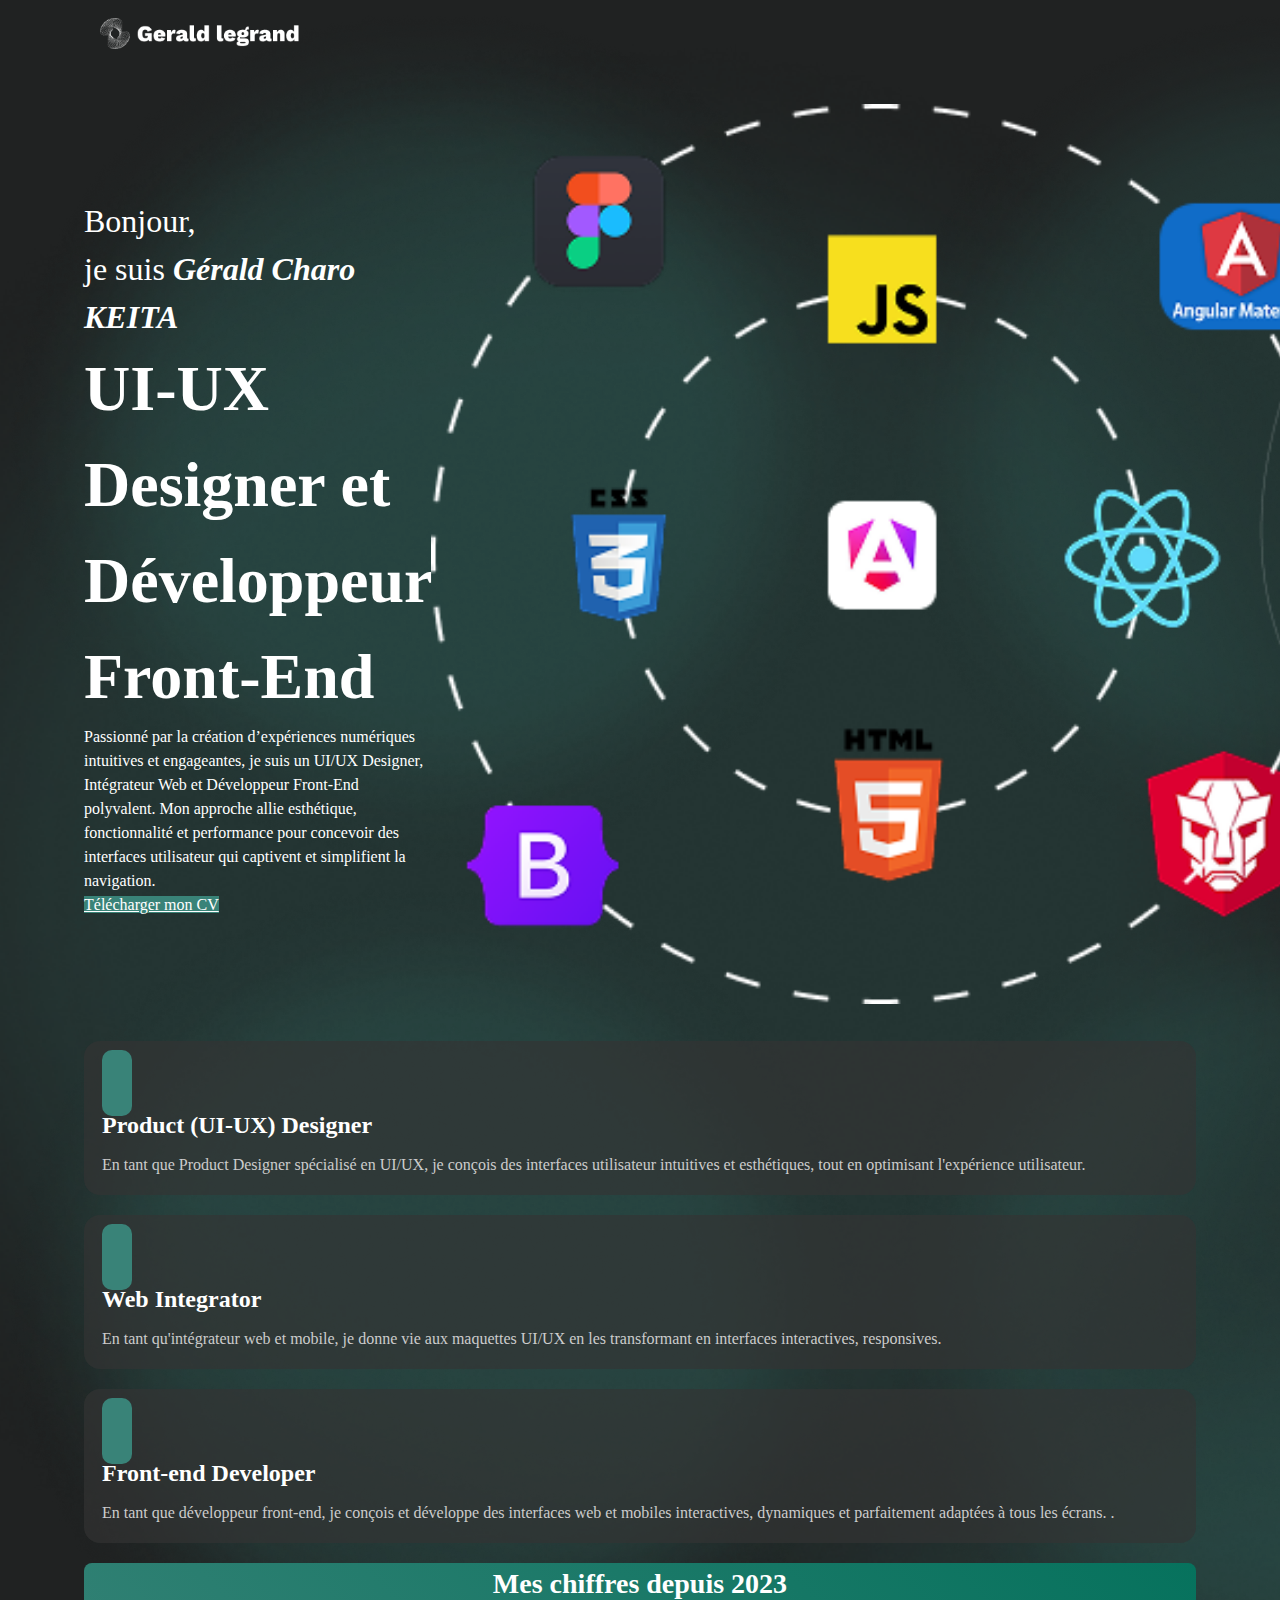
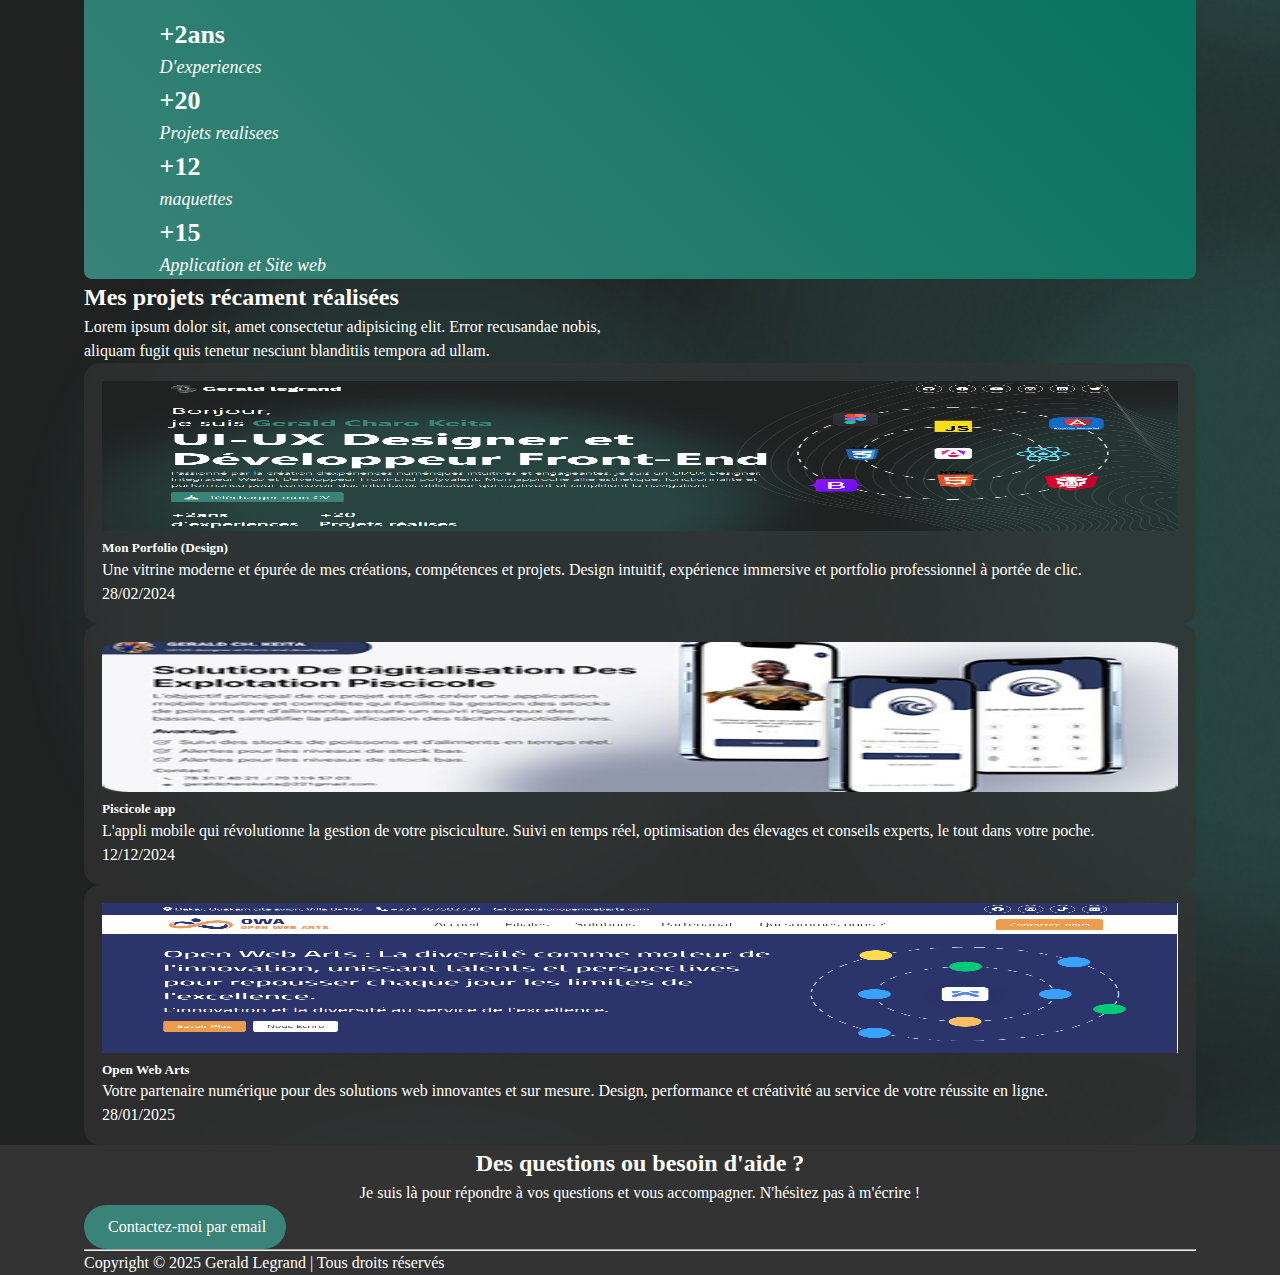
==== index.html @ 06317839 "add modif" ====
<!DOCTYPE html>
<html lang="en">
<head>
    <meta charset="UTF-8">
    <meta name="viewport" content="width=device-width, initial-scale=1.0">
    <title>GERALD LEGRAND : UI-UX Designer, Intégrateur web et Développeur front-end</title>
    <link href="https://cdn.jsdelivr.net/npm/bootstrap@5.0.2/dist/css/bootstrap.min.css" rel="stylesheet" integrity="sha384-EVSTQN3/azprG1Anm3QDgpJLIm9Nao0Yz1ztcQTwFspd3yD65VohhpuuCOmLASjC" crossorigin="anonymous">
    <!-- Ajoutez le lien CDN de Font Awesome -->
    <link
    href="https://fonts.googleapis.com/css2?family=Merriweather+Sans:ital,wght@0,300..800;1,300..800&family=Open+Sans:ital,wght@0,300..800;1,300..800&display=swap"
    rel="stylesheet"
  />
    <link rel="stylesheet" href="https://cdnjs.cloudflare.com/ajax/libs/font-awesome/6.0.0-beta3/css/all.min.css" integrity="sha512-Fo3rlrZj/k7ujTnHg4CGR2D7kSs0v4LLanw2qksYuRlEzO+tcaEPQogQ0KaoGN26/zrn20ImR1DfuLWnOo7aBA==" crossorigin="anonymous" referrerpolicy="no-referrer" />
    <link rel="shortcut icon" href="images/log.png" type="image/x-icon">
    <link rel="stylesheet" href="css/style.css">
</head>
<body>
    <main class="head-section">
        <header class="m-0 p-0">
            <div class="container">
                <div class="head py-3">
                    <div class="logo">
                        <img src="images/Logo.png" alt="Logo de Gerald Charo Keita" width="200">
                    </div>
                    <div class="media">
                        <div class="d-inline-flex align-items-center gap-2">
                            <a class="btn btn-sm btn-outline-light btn-sm-square rounded-circle" href="https://github.com/keita221" aria-label="GitHub">
                                <i class="fab fa-github"></i>
                            </a>
                            <a class="btn btn-sm btn-outline-light btn-sm-square rounded-circle" href="#" aria-label="Facebook">
                                <i class="fab fa-facebook"></i>
                            </a>
                            <a class="btn btn-sm btn-outline-light btn-sm-square rounded-circle" href="https://www.linkedin.com/in/g%C3%A9rald-charo-keita-8346702ab/" aria-label="LinkedIn">
                                <i class="fab fa-linkedin"></i>
                            </a>
                        </div>
                    </div>
                </div>
            </div>
        </header>

        <div class="hero">
            <div class="container">
                <div class="hero-section">
                    <div class="hero-text">
                        <span>Bonjour, <br> je suis <strong>Gérald Charo KEITA</strong></span>
                        <h2 class="h4">UI-UX Designer et Développeur Front-End</h2>
                        <p class="lead">
                            Passionné par la création d’expériences numériques intuitives et engageantes, 
                            je suis un UI/UX Designer, Intégrateur Web et Développeur Front-End polyvalent. 
                            Mon approche allie esthétique, fonctionnalité et performance pour concevoir des 
                            interfaces utilisateur qui captivent et simplifient la navigation.
                        </p>
                        <a href="Doc/CV de Gérald Legrand.pdf" download="Mon_CV.pdf" class="btn btn-primary btn-lg">
                            <i class="fas fa-download me-2"></i> Télécharger mon CV
                        </a>
                    </div>
                    <div class="hero-image">
                        <img src="images/pro.png" alt="Photo de Gerald Charo Keita" width="900" class="img-fluid">
                    </div>
                </div>
            </div>
        </div>

        <!-- <div class="container">
            <div class="chiffres d-flex align-items-center gap-4">
                <div>
                    +2ans <br> d'experiences
                </div>
                <div>
                    +20 <br> Projets réalises
                </div>
            </div>
        </div> -->
        <div class="container">
            <div class="pt-4">
                <div class="row g-4">
                    <!-- Carte 1 : Product (UI-UX) Designer -->
                    <div class="col-lg-4 col-md-6 col-sm-12">
                        <div class="card">
                            <div class="d-flex justify-content-left align-items-center pb-1 gap-3">
                                <div>
                                  <i class="fa fa-pencil" aria-hidden="true"></i>
                                </div>
                                <div>
                                  <h2 class="card-title">Product (UI-UX) Designer</h2>
                                </div>
                              </div>
                              <p class="card-text">
                                En tant que Product Designer spécialisé en UI/UX, je conçois des interfaces utilisateur intuitives et esthétiques, tout en optimisant l'expérience utilisateur.
                              </p>
                        </div>
                    </div>
                    <!-- Carte 2 : Web and Mobile Integrator -->
                    <div class="col-lg-4 col-md-6 col-sm-12">
                      <div class="card">
                        <div class="d-flex justify-content-left align-items-center pb-1 gap-3">
                            <div>
                              <i class="fa fa-code" aria-hidden="true"></i>
                            </div>
                            <div>
                              <h2 class="card-title">Web Integrator</h2>
                            </div>
                          </div>
                          <p class="card-text">
                            En tant qu'intégrateur web et mobile, je donne vie aux maquettes UI/UX en les transformant en interfaces interactives, responsives.
                          </p>
                      </div>
                    </div>
                    <!-- Carte 3 : Front-end Developer -->
                    <div class="col-lg-4 col-md-6 col-sm-12 ">
                        <div class="card">
                            <div class="d-flex justify-content-left align-items-center pb-1 gap-3">
                                <div>
                                  <i class="fa fa-code" aria-hidden="true"></i>
                                </div>
                                <div>
                                  <h2 class="card-title">Front-end Developer</h2>
                                </div>
                              </div>
                              <p class="card-text">
                                En tant que développeur front-end, je conçois et développe des interfaces web et mobiles interactives, dynamiques et parfaitement adaptées à tous les écrans.                                .
                              </p>
                        </div>
                    </div>
                </div>
            </div>
        </div>

        <div class="container">
            <div class="green p-4">
                <div class="container">
                    <h2>Mes chiffres depuis 2023</h2>
                    <div class="row">
                        <div class="col-lg-3 col-md-6 col-sm-12">
                            <span>+2ans</span>
                            <p>D'experiences</p>
                        </div>
                        <div class="col-lg-3 col-md-6 col-sm-12">
                            <span>+20</span>
                            <p>Projets realisees</p>
                        </div>
                        <div class="col-lg-3 col-md-6 col-sm-12">
                            <span>+12</span>
                            <p>maquettes</p>
                        </div>
                        <div class="col-lg-3 col-md-6 col-sm-12">
                            <span>+15</span>
                            <p>Application et Site web</p>
                        </div>
                    </div>
                </div>
            </div>
        </div>

        <div class="pt-4 pb-5">
            <div class="container">
                <div class="p-title">
                    <h2>Mes projets récament réalisées</h2>
                    <p>Lorem ipsum dolor sit, amet consectetur adipisicing elit. Error recusandae nobis, aliquam fugit quis tenetur nesciunt blanditiis tempora ad ullam.</p>
                </div>

                <div class="row g-4 pt-3">
                    <div class="col-lg-4 col-md-6 col-sm-12 ">
                        <div  class="cards">
                            <a href="https://www.figma.com/proto/hzzDB8s4xj8bMcZFWRaM1m/Gerald-LEGRAND?node-id=0-1&t=LlG6Ya8oSlMXhHJY-1">
                                <img src="images/proo.png" width="100%" height="150">    
                                <div class="items">
                                    <div>
                                        <h5 class="pt-2 m-0">Mon Porfolio (Design)</h5>
                                    </div>
                                    <div>
                                        <i class="fab fa-figma"></i>
                                    </div>
                                </div>
                                <p>Une vitrine moderne et épurée de mes créations, compétences et projets. Design intuitif, expérience immersive et portfolio professionnel à portée de clic.</p>
                                <span>28/02/2024</span>
                            </a>
                        </div>
                    </div>
                    <div class="col-lg-4 col-md-6 col-sm-12 ">
                        <div class="cards">
                            <a href="#">
                                <img src="images/app.png" width="100%" height="150">   
                                <div class="items">
                                    <div>
                                        <h5 class="pt-2 m-0">Piscicole app</h5>
                                    </div>
                                    <div>
                                        <i class="fab fa-figma"></i>
                                    </div>
                                </div>
                                <p>L'appli mobile qui révolutionne la gestion de votre pisciculture. Suivi en temps réel, optimisation des élevages et conseils experts, le tout dans votre poche.</p>
                                <span>12/12/2024</span>
                            </a>
                        </div>
                    </div>
                    <div class="col-lg-4 col-md-6 col-sm-12">
                        <div class="cards">
                            <a href="#">
                                <img src="images/owa.png" width="100%" height="150">    
                                <div class="items">
                                    <div>
                                        <h5 class="pt-2 m-0">Open Web Arts</h5>
                                    </div>
                                    <div>
                                        <i class="fa fa-code"></i>
                                    </div>
                                </div>
                                <p>Votre partenaire numérique pour des solutions web innovantes et sur mesure. Design, performance et créativité au service de votre réussite en ligne.</p>
                                <span>28/01/2025</span>
                            </a>
                        </div>
                    </div>
                </div>
            </div>
        </div>

        <footer class="p-5">
            <div class="container">
                <h2 class="h2 p-1">Des questions ou besoin d'aide ?</h2>
                <p class="p p-1">Je suis là pour répondre à vos questions et vous accompagner. N'hésitez pas à m'écrire !</p>
                <div class="d-flex justify-content-center align-items-center">
                    <a href="mailto:geraldcharokeita221@gmail.com" class="button button-secondary">
                        <i class="fa fa-envelope">&nbsp; </i> Contactez-moi par email
                    </a>
                </div>
                <hr/>
                <div>
                <div class="pied d-flex justify-content-between align-items-center">
                    <div>
                        <span>Copyright © 2025 Gerald Legrand | Tous droits réservés </span>
                    </div>
                    <div class="d-inline-flex align-items-center gap-2">
                        <a class="btn btn-sm btn-outline-light btn-sm-square rounded-circle" href="#" aria-label="GitHub">
                            <i class="fab fa-github"></i>
                        </a>
                        <a class="btn btn-sm btn-outline-light btn-sm-square rounded-circle" href="#" aria-label="Facebook">
                            <i class="fab fa-facebook"></i>
                        </a>
                        <a class="btn btn-sm btn-outline-light btn-sm-square rounded-circle" href="#" aria-label="LinkedIn">
                            <i class="fab fa-linkedin"></i>
                        </a>
                    </div>
                </div>
                </div>
            </div>  
        </footer>
    </main>
</body>
</html>
---- css/style.css ----
* {
  margin: 0;
  padding: 0;
  box-sizing: border-box; /* Inclut le padding et la bordure dans la largeur/hauteur des éléments */
  font-family: inherit; /* Hérite de la police du parent */
  line-height: inherit; /* Hérite de la hauteur de ligne du parent */
  color: inherit; /* Hérite de la couleur du texte du parent */
}

body {
  font-size: 16px; /* Taille de police de base */
  line-height: 1.5; /* Hauteur de ligne pour une meilleure lisibilité */
  background-image: url('../images/cercle.png');
  color: #333; /* Couleur de texte par défaut */
  background-color: #202222; /* Couleur de fond du body */
  /* background-image: url('../images/body.png'); */
  color: white;
  margin: 0;
  padding: 0;
  min-height: 100vh; /* Assure que le body prend au moins toute la hauteur de la fenêtre */
  display: flex;
  flex-direction: column; /* Utile pour les layouts en colonne (header, main, footer) */
}

.container {
  width: 100%; /* Prend toute la largeur disponible par défaut */
  max-width: 90%; /* Limite la largeur à 80% de la largeur de la fenêtre */
  margin: 0 auto; /* Centre le conteneur horizontalement */
  padding: 0 20px; /* Ajoute un peu d'espace à gauche et à droite (optionnel) */
}

/* code css de header */
header {
  padding: 18px;
}
.head {
  display: flex;
  justify-content: space-between;
  align-items: center;
}

.head-section {
  background-image: url('../images/body.png');
  background-size: cover;
}

.hero {
  padding: 30px 0;
}
.hero .btn {
  background-color: #398378;
  border: none;
}
.hero a {
  font-size: 16px;
}
.hero span {
  font-size: 32px;
}
.hero h2 {
  font-size: 64px;
  font-weight: 700;
  animation: color-change 5s infinite alternate;
}
.p-title p {
  width: 50%;
}
/* @keyframes color-change {
  from {
    color: #398378;
  }
  to {
    color: white;
  }
} */
 .green {
  background: linear-gradient(45deg, #398378, #06725d);
  border-radius: 8px;
 }
 .green h2 {
  text-align: center;
  font-size: 28px;
  font-weight: 700;
  padding-bottom: 10px;
 }
 .green span {
  font-size: 26px;
  font-weight: 700;
  text-align: center;
 }
 .green p {
  font-size: 18px;
  font-weight: 500;
  font-style: italic;
 }
.hero-section {
  display: flex;
  justify-content: space-between;
  align-items: center;
}
.hero-section strong {
  color: white;
  font-style: italic;
}
.hero-section p {
  font-size: 16px;
}
.chiffres {
  font-size: 24px;
  font-weight: 500;
}

.services-section {
  padding: 20px 0;
}
.card {
  background-color: #333333a8;
  padding: 18px;
  color: white;
  border: none;
  border-radius: 16px;
  margin-bottom: 20px; /* Espace entre les cartes */
  transition: transform 0.8s ease, box-shadow 0.3s ease;
}
.card:hover {
  background-color: #398378;
  color: white;
  transform: translateY(-15px); /* Légère élévation au survol */
  box-shadow: 0 12px 16px rgba(0, 0, 0, 0.2); 
}
.cards:hover {
  background-color: #398378;
  color: white;
  transform: translateY(-15px); /* Légère élévation au survol */
  box-shadow: 0 12px 16px rgba(0, 0, 0, 0.2);
}
.card:hover i{
  background-color: #333333a8;
}

.card-title {
  font-size: 24px;
  font-weight: 700;
  margin-bottom: 10px; /* Espace sous le titre */
}

.card-text {
  font-size: 16px;
  color: #ccc; /* Couleur de texte secondaire */
}

.fa-pencil, .fa-code {
  font-size: 32px;
  color: white; /* Couleur des icônes */
}
.cards {
  background-color: #333333a8;
  padding: 18px;
  border: none; border-radius: 16px;
  transition: 0.8s;
  transition: transform 0.8s ease, box-shadow 0.3s ease;
}
.cards a {
  text-decoration: none;
  color: white;
}
.card i {
  background-color: #398378;
  padding: 15px;
  border-radius: 10px;
  font-size: 32px;
}
.card h2 {
  font-size: 24px;
}
.cardflex {
  display: grid; grid-template-columns: 1fr, 1fr, 1fr;
}
.items {
  display: flex;
  justify-content: space-between;
  align-items: center;
}

footer {
  background-color: #333333;
}
.button {
  display: inline-flex;
  align-items: center;
  padding: 10px 20px;
  font-size: 16px;
  text-decoration: none;
  color: white;
  border-radius: 100px;
  border: none;
  cursor: pointer;
}
.button:hover{
  color: white;
}
.h2 {
  text-align: center;
  color: white;
}
.p {
  text-align: center;
  color: white;
}
hr {
  color: white;
}
span {
  color: white;
}
.button-secondary {
  background-color: #398378;
}
.button-secondary:hover {
  color: none;
}


@media (max-width: 490px) {
  .head {
    justify-content: center; 
    flex-direction: column; 
    text-align: center;
    gap: 20px;
  }
  .hero-section {
    justify-content: center; 
    flex-direction: column; 
    text-align: center;
    gap: 20px;
  }
  .hero-section h2{
    font-size: 40px;
  }
  .hero-section span {
    font-size: 28px;
  }
  .img-fluid {
    width: 400px;
  }
  .p-title {
    text-align: center;
  }
  .pied {
    justify-content: center; 
    flex-direction: column; 
    text-align: center;
    gap: 20px;
  }
}

@media (max-width: 1024px) {
  .hero-section {
    justify-content: center; 
    flex-direction: column; 
    text-align: center;
    gap: 36px;
  }
  .hero-section h2{
    font-size: 50px;
  }
  .hero-section span {
    font-size: 36px;
  }
  .img-fluid {
    width: 500px;
  }
  .pied {
    justify-content: center; 
    flex-direction: column; 
    text-align: center;
    gap: 20px;
  }
}
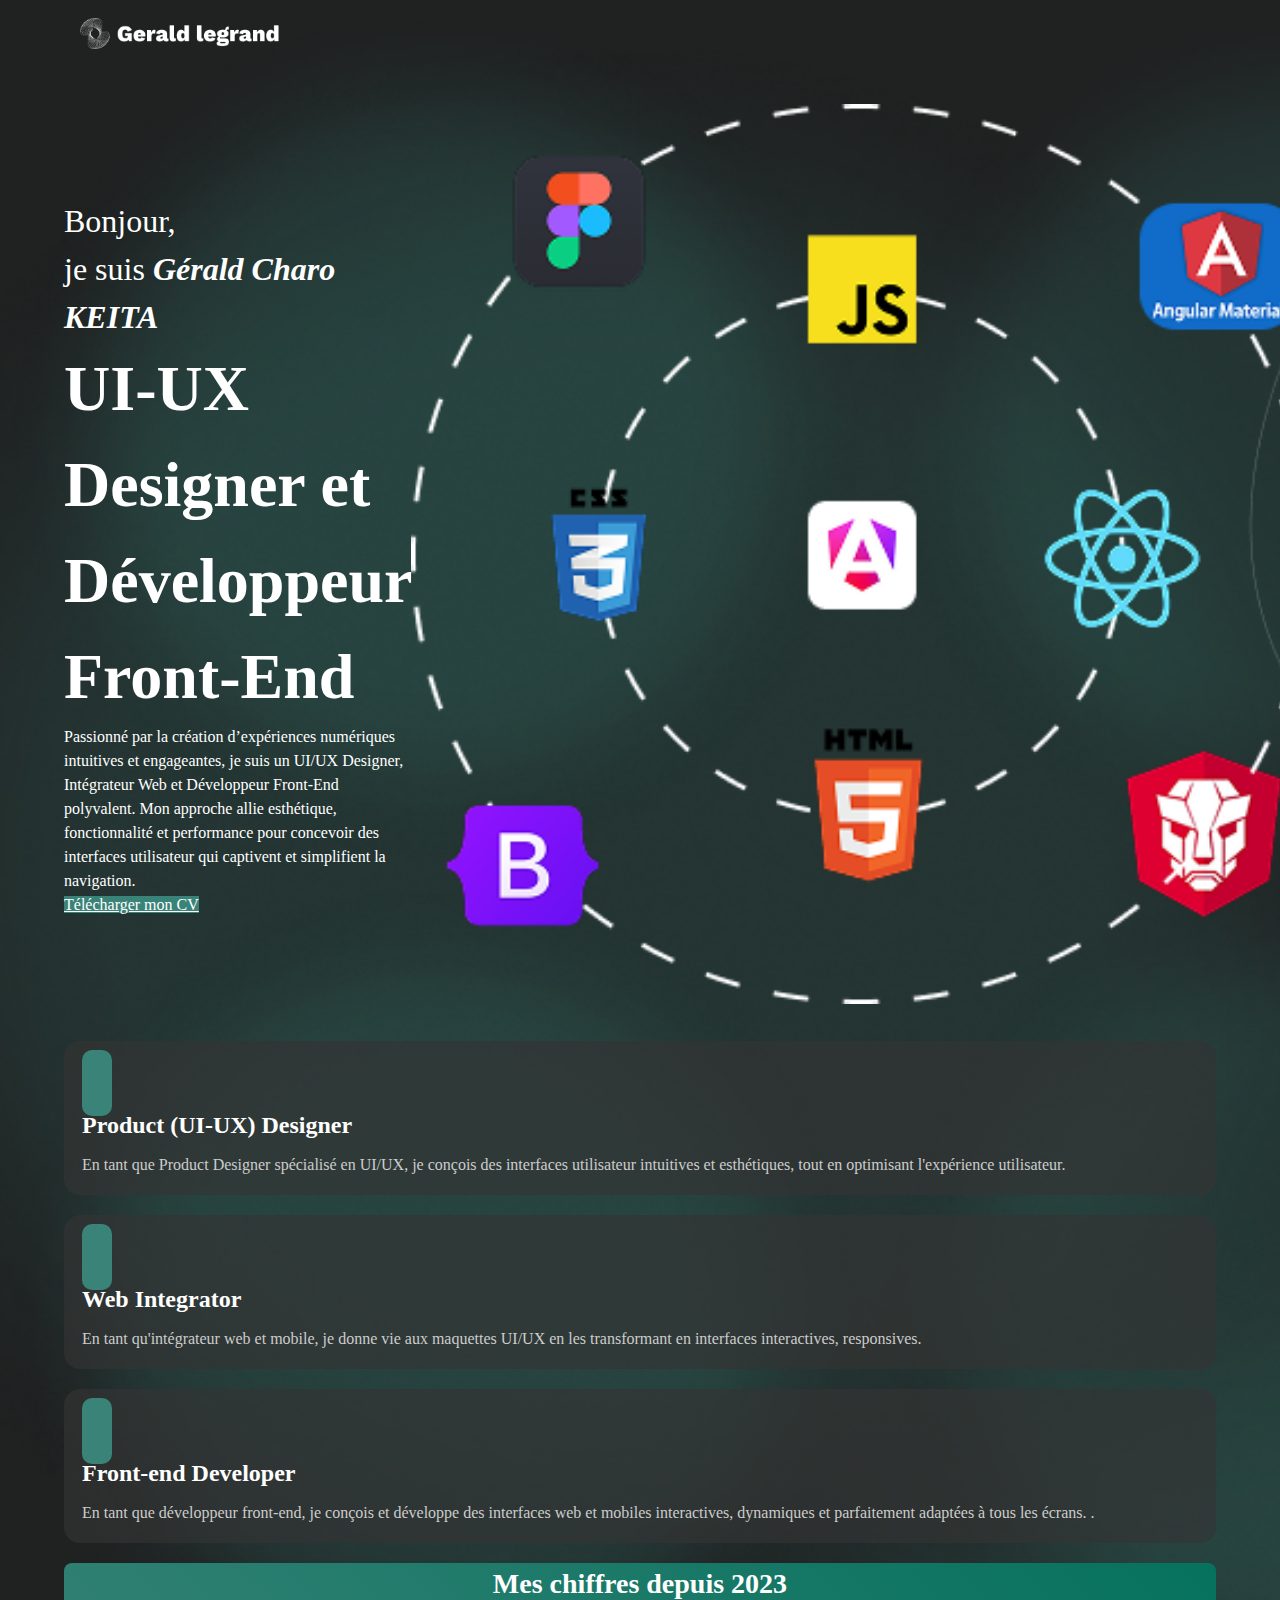
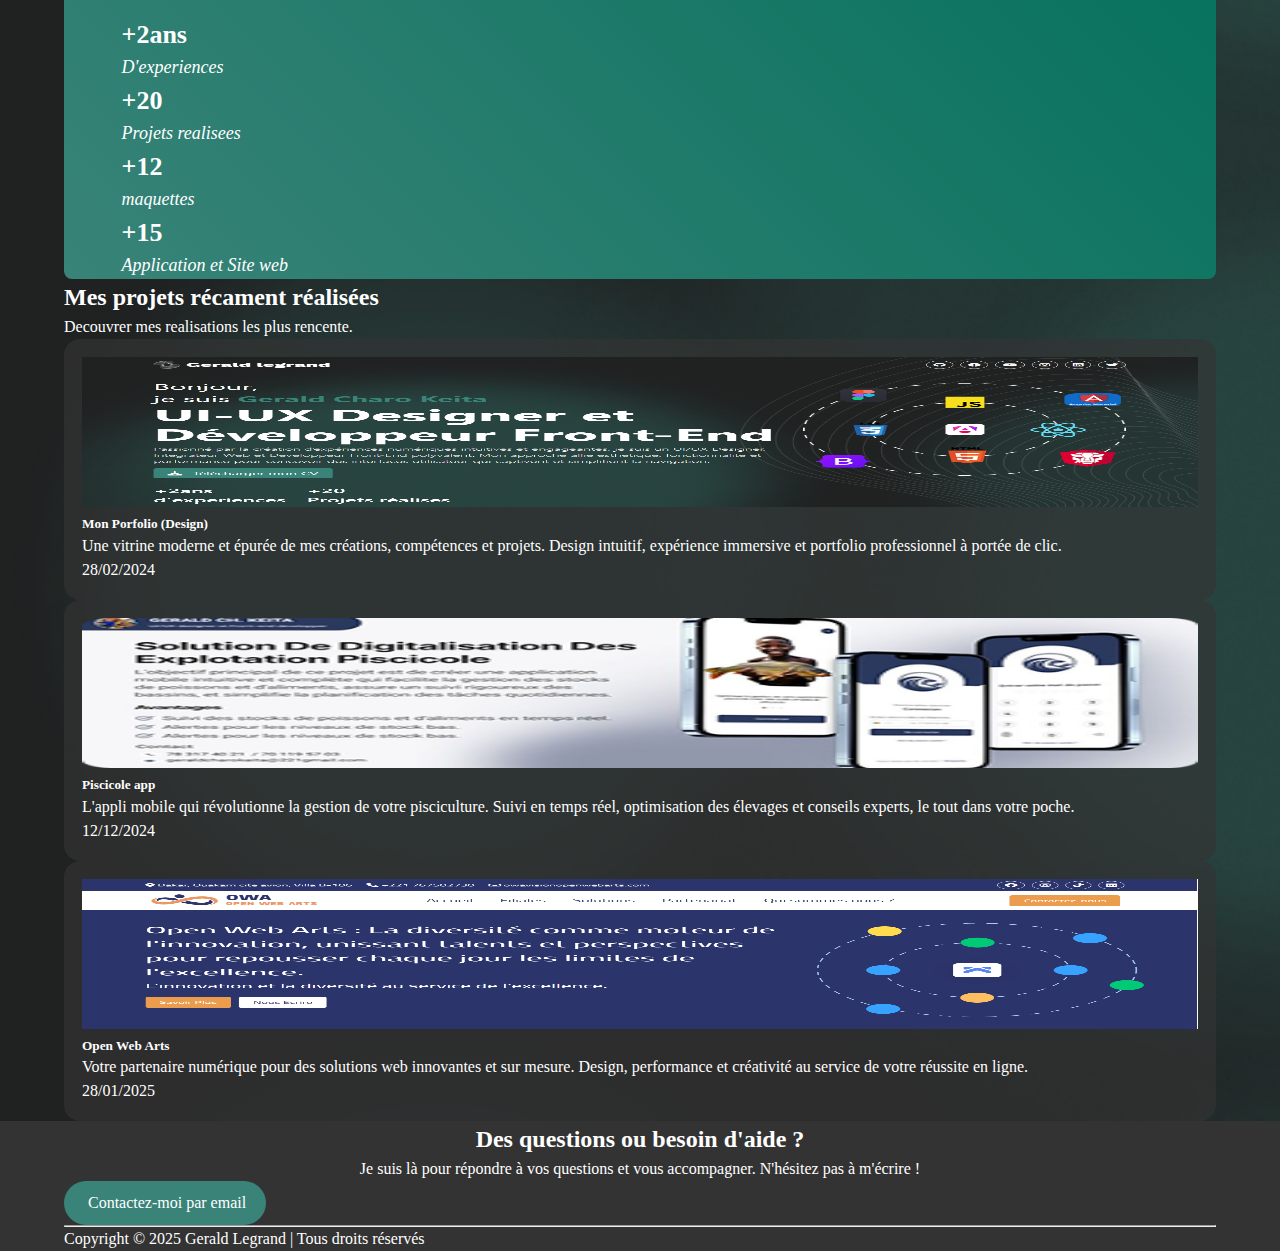
==== commit e68c94ad: "css update" ====
--- a/index.html
+++ b/index.html
@@ -157,7 +157,7 @@
             <div class="container">
                 <div class="p-title">
                     <h2>Mes projets récament réalisées</h2>
-                    <p>Lorem ipsum dolor sit, amet consectetur adipisicing elit. Error recusandae nobis, aliquam fugit quis tenetur nesciunt blanditiis tempora ad ullam.</p>
+                    <p class="w-100">Decouvrer mes realisations les plus rencente.</p>
                 </div>
 
                 <div class="row g-4 pt-3">
--- a/css/style.css
+++ b/css/style.css
@@ -26,7 +26,6 @@
   width: 100%; /* Prend toute la largeur disponible par défaut */
   max-width: 90%; /* Limite la largeur à 80% de la largeur de la fenêtre */
   margin: 0 auto; /* Centre le conteneur horizontalement */
-  padding: 0 20px; /* Ajoute un peu d'espace à gauche et à droite (optionnel) */
 }
 
 /* code css de header */
@@ -222,6 +221,11 @@
 
 
 @media (max-width: 490px) {
+  .container {
+    width: 100%; /* Prend toute la largeur disponible par défaut */
+    max-width: 97%; /* Limite la largeur à 80% de la largeur de la fenêtre */
+    margin: 0 auto; /* Centre le conteneur horizontalement */
+  }
   .head {
     justify-content: center; 
     flex-direction: column; 
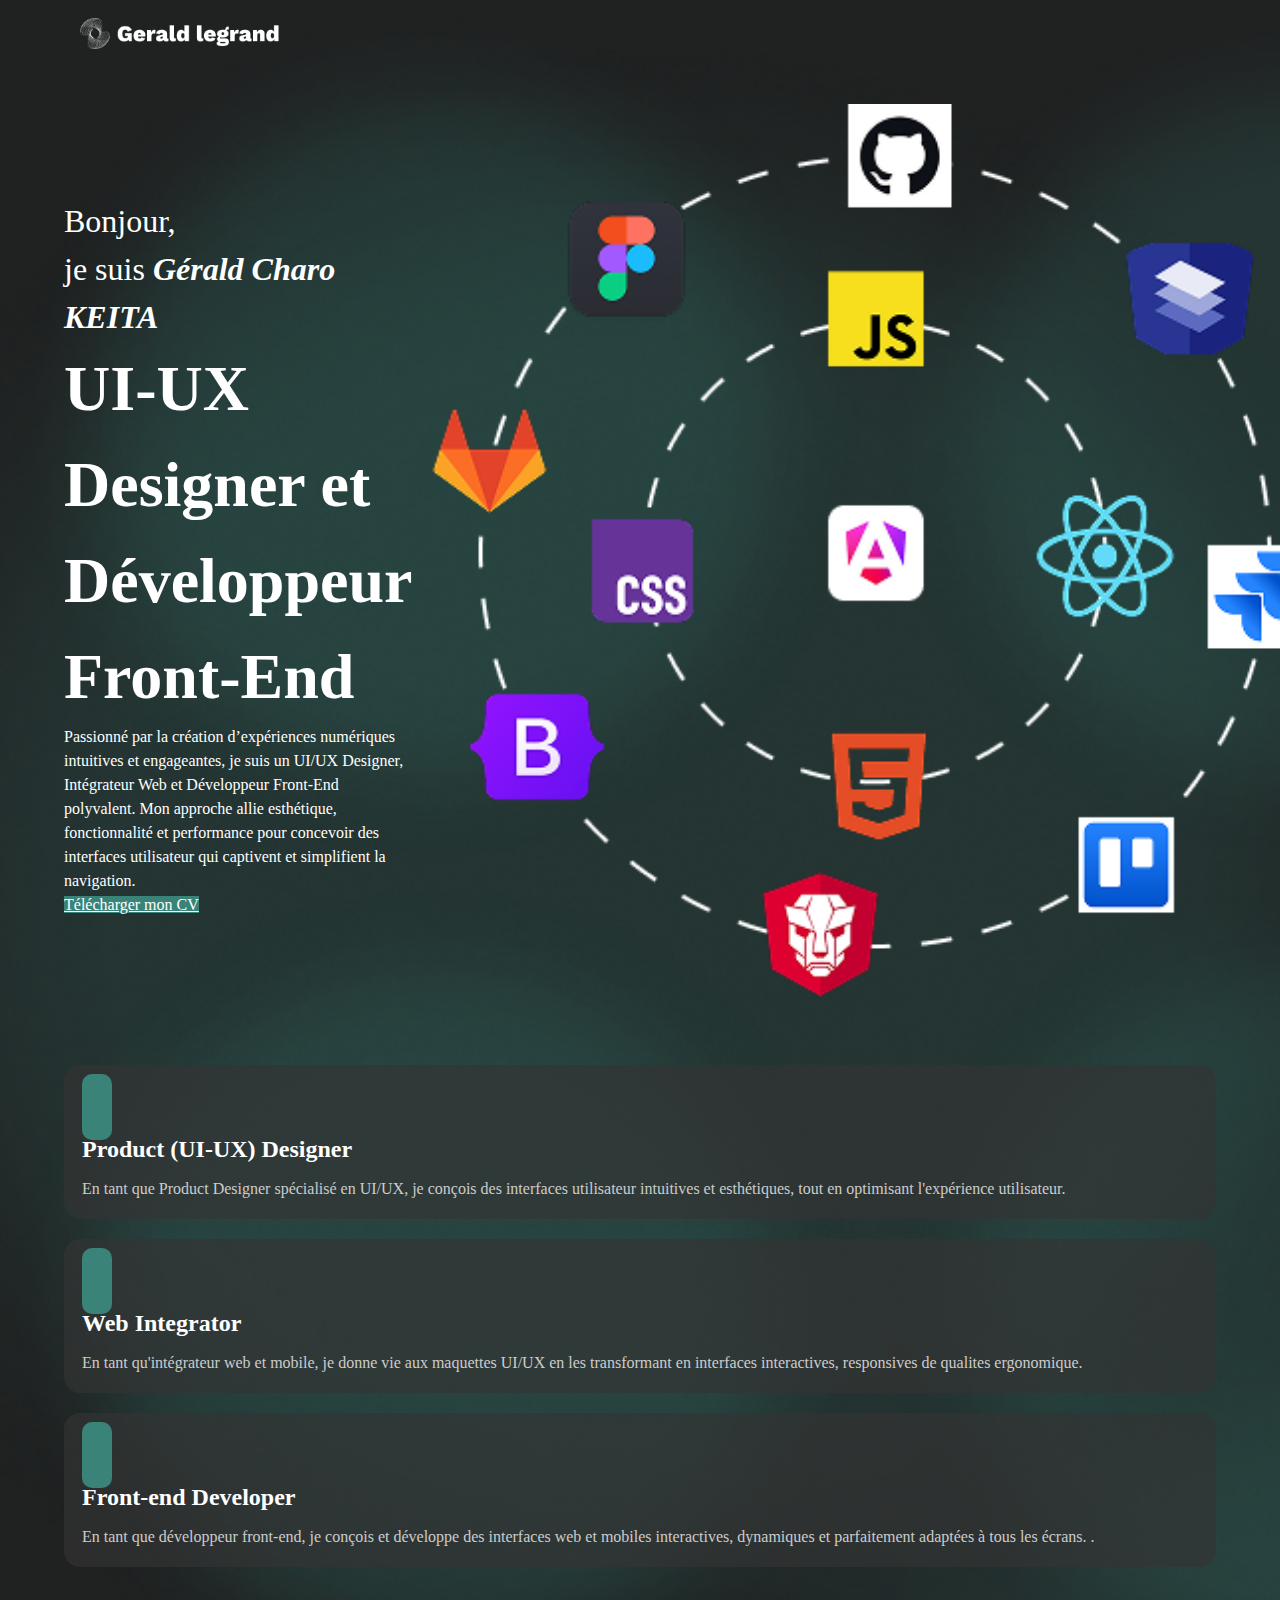
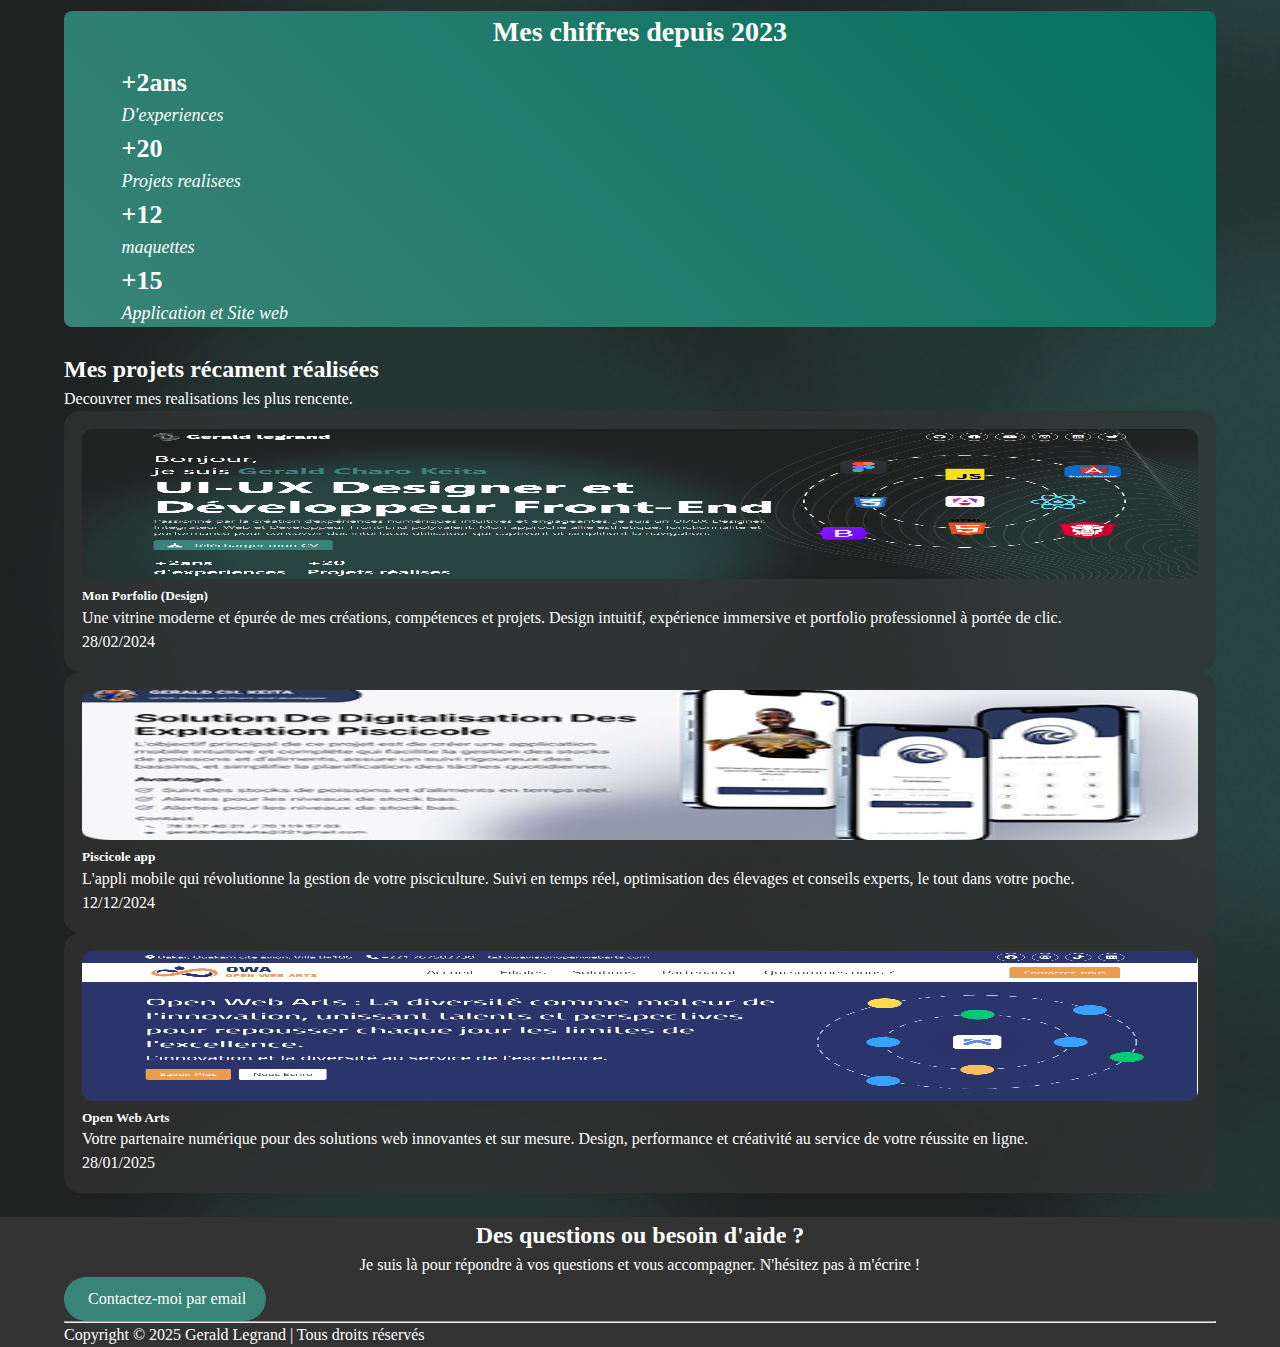
==== commit c1802ca3: "global css" ====
--- a/index.html
+++ b/index.html
@@ -62,23 +62,13 @@
             </div>
         </div>
 
-        <!-- <div class="container">
-            <div class="chiffres d-flex align-items-center gap-4">
-                <div>
-                    +2ans <br> d'experiences
-                </div>
-                <div>
-                    +20 <br> Projets réalises
-                </div>
-            </div>
-        </div> -->
         <div class="container">
-            <div class="pt-4">
+            <div class="espace">
                 <div class="row g-4">
                     <!-- Carte 1 : Product (UI-UX) Designer -->
                     <div class="col-lg-4 col-md-6 col-sm-12">
                         <div class="card">
-                            <div class="d-flex justify-content-left align-items-center pb-1 gap-3">
+                            <div class="d-flex justify-content-left align-items-center gap-3">
                                 <div>
                                   <i class="fa fa-pencil" aria-hidden="true"></i>
                                 </div>
@@ -94,7 +84,7 @@
                     <!-- Carte 2 : Web and Mobile Integrator -->
                     <div class="col-lg-4 col-md-6 col-sm-12">
                       <div class="card">
-                        <div class="d-flex justify-content-left align-items-center pb-1 gap-3">
+                        <div class="d-flex justify-content-left align-items-center gap-3">
                             <div>
                               <i class="fa fa-code" aria-hidden="true"></i>
                             </div>
@@ -103,14 +93,14 @@
                             </div>
                           </div>
                           <p class="card-text">
-                            En tant qu'intégrateur web et mobile, je donne vie aux maquettes UI/UX en les transformant en interfaces interactives, responsives.
+                            En tant qu'intégrateur web et mobile, je donne vie aux maquettes UI/UX en les transformant en interfaces interactives, responsives de qualites ergonomique.
                           </p>
                       </div>
                     </div>
                     <!-- Carte 3 : Front-end Developer -->
                     <div class="col-lg-4 col-md-6 col-sm-12 ">
                         <div class="card">
-                            <div class="d-flex justify-content-left align-items-center pb-1 gap-3">
+                            <div class="d-flex justify-content-left align-items-center gap-3">
                                 <div>
                                   <i class="fa fa-code" aria-hidden="true"></i>
                                 </div>
@@ -127,40 +117,42 @@
             </div>
         </div>
 
-        <div class="container">
-            <div class="green p-4">
-                <div class="container">
-                    <h2>Mes chiffres depuis 2023</h2>
-                    <div class="row">
-                        <div class="col-lg-3 col-md-6 col-sm-12">
-                            <span>+2ans</span>
-                            <p>D'experiences</p>
-                        </div>
-                        <div class="col-lg-3 col-md-6 col-sm-12">
-                            <span>+20</span>
-                            <p>Projets realisees</p>
-                        </div>
-                        <div class="col-lg-3 col-md-6 col-sm-12">
-                            <span>+12</span>
-                            <p>maquettes</p>
-                        </div>
-                        <div class="col-lg-3 col-md-6 col-sm-12">
-                            <span>+15</span>
-                            <p>Application et Site web</p>
-                        </div>
-                    </div>
-                </div>
-            </div>
-        </div>
-
-        <div class="pt-4 pb-5">
-            <div class="container">
-                <div class="p-title">
+        <div class="pb-3">
+            <div class="container">
+                <div class="green p-4">
+                    <div class="container">
+                        <h2>Mes chiffres depuis 2023</h2>
+                        <div class="row">
+                            <div class="col-lg-3 col-md-6 col-sm-12">
+                                <span>+2ans</span>
+                                <p>D'experiences</p>
+                            </div>
+                            <div class="col-lg-3 col-md-6 col-sm-12">
+                                <span>+20</span>
+                                <p>Projets realisees</p>
+                            </div>
+                            <div class="col-lg-3 col-md-6 col-sm-12">
+                                <span>+12</span>
+                                <p>maquettes</p>
+                            </div>
+                            <div class="col-lg-3 col-md-6 col-sm-12">
+                                <span>+15</span>
+                                <p>Application et Site web</p>
+                            </div>
+                        </div>
+                    </div>
+                </div>
+            </div>
+        </div>
+
+        <div class="espace">
+            <div class="container">
+                <div class="p-title pb-3">
                     <h2>Mes projets récament réalisées</h2>
                     <p class="w-100">Decouvrer mes realisations les plus rencente.</p>
                 </div>
 
-                <div class="row g-4 pt-3">
+                <div class="row g-4 pb-4">
                     <div class="col-lg-4 col-md-6 col-sm-12 ">
                         <div  class="cards">
                             <a href="https://www.figma.com/proto/hzzDB8s4xj8bMcZFWRaM1m/Gerald-LEGRAND?node-id=0-1&t=LlG6Ya8oSlMXhHJY-1">
@@ -186,7 +178,7 @@
                                     <div>
                                         <h5 class="pt-2 m-0">Piscicole app</h5>
                                     </div>
-                                    <div>
+                                    <div  class="pt-1">
                                         <i class="fab fa-figma"></i>
                                     </div>
                                 </div>
@@ -203,8 +195,8 @@
                                     <div>
                                         <h5 class="pt-2 m-0">Open Web Arts</h5>
                                     </div>
-                                    <div>
-                                        <i class="fa fa-code"></i>
+                                    <div  class="cod pt-1">
+                                        <i class="fa fa-globe"></i>
                                     </div>
                                 </div>
                                 <p>Votre partenaire numérique pour des solutions web innovantes et sur mesure. Design, performance et créativité au service de votre réussite en ligne.</p>
@@ -216,36 +208,36 @@
             </div>
         </div>
 
-        <footer class="p-5">
-            <div class="container">
-                <h2 class="h2 p-1">Des questions ou besoin d'aide ?</h2>
-                <p class="p p-1">Je suis là pour répondre à vos questions et vous accompagner. N'hésitez pas à m'écrire !</p>
-                <div class="d-flex justify-content-center align-items-center">
-                    <a href="mailto:geraldcharokeita221@gmail.com" class="button button-secondary">
-                        <i class="fa fa-envelope">&nbsp; </i> Contactez-moi par email
-                    </a>
-                </div>
-                <hr/>
-                <div>
-                <div class="pied d-flex justify-content-between align-items-center">
+            <footer class="p-5">
+                <div class="container">
+                    <h2 class="h2 p-1">Des questions ou besoin d'aide ?</h2>
+                    <p class="p p-1">Je suis là pour répondre à vos questions et vous accompagner. N'hésitez pas à m'écrire !</p>
+                    <div class="d-flex justify-content-center align-items-center">
+                        <a href="mailto:geraldcharokeita221@gmail.com" class="button button-secondary">
+                            <i class="fa fa-envelope">&nbsp; </i> Contactez-moi par email
+                        </a>
+                    </div>
+                    <hr/>
                     <div>
-                        <span>Copyright © 2025 Gerald Legrand | Tous droits réservés </span>
-                    </div>
-                    <div class="d-inline-flex align-items-center gap-2">
-                        <a class="btn btn-sm btn-outline-light btn-sm-square rounded-circle" href="#" aria-label="GitHub">
-                            <i class="fab fa-github"></i>
-                        </a>
-                        <a class="btn btn-sm btn-outline-light btn-sm-square rounded-circle" href="#" aria-label="Facebook">
-                            <i class="fab fa-facebook"></i>
-                        </a>
-                        <a class="btn btn-sm btn-outline-light btn-sm-square rounded-circle" href="#" aria-label="LinkedIn">
-                            <i class="fab fa-linkedin"></i>
-                        </a>
-                    </div>
-                </div>
-                </div>
-            </div>  
-        </footer>
+                    <div class="pied d-flex justify-content-between align-items-center">
+                        <div>
+                            <span>Copyright © 2025 Gerald Legrand | Tous droits réservés </span>
+                        </div>
+                        <div class="d-inline-flex align-items-center gap-2">
+                            <a class="btn btn-sm btn-outline-light btn-sm-square rounded-circle" href="#" aria-label="GitHub">
+                                <i class="fab fa-github"></i>
+                            </a>
+                            <a class="btn btn-sm btn-outline-light btn-sm-square rounded-circle" href="#" aria-label="Facebook">
+                                <i class="fab fa-facebook"></i>
+                            </a>
+                            <a class="btn btn-sm btn-outline-light btn-sm-square rounded-circle" href="#" aria-label="LinkedIn">
+                                <i class="fab fa-linkedin"></i>
+                            </a>
+                        </div>
+                    </div>
+                    </div>  
+            </footer>
+        </div>
     </main>
 </body>
 </html>--- a/css/style.css
+++ b/css/style.css
@@ -6,7 +6,12 @@
   line-height: inherit; /* Hérite de la hauteur de ligne du parent */
   color: inherit; /* Hérite de la couleur du texte du parent */
 }
-
+.cod {
+  font-size: 20px;
+}
+.espace {
+  padding: 24px 0px;
+}
 body {
   font-size: 16px; /* Taille de police de base */
   line-height: 1.5; /* Hauteur de ligne pour une meilleure lisibilité */
@@ -163,6 +168,9 @@
   text-decoration: none;
   color: white;
 }
+.cards img {
+  border-radius: 10px;
+}
 .card i {
   background-color: #398378;
   padding: 15px;
